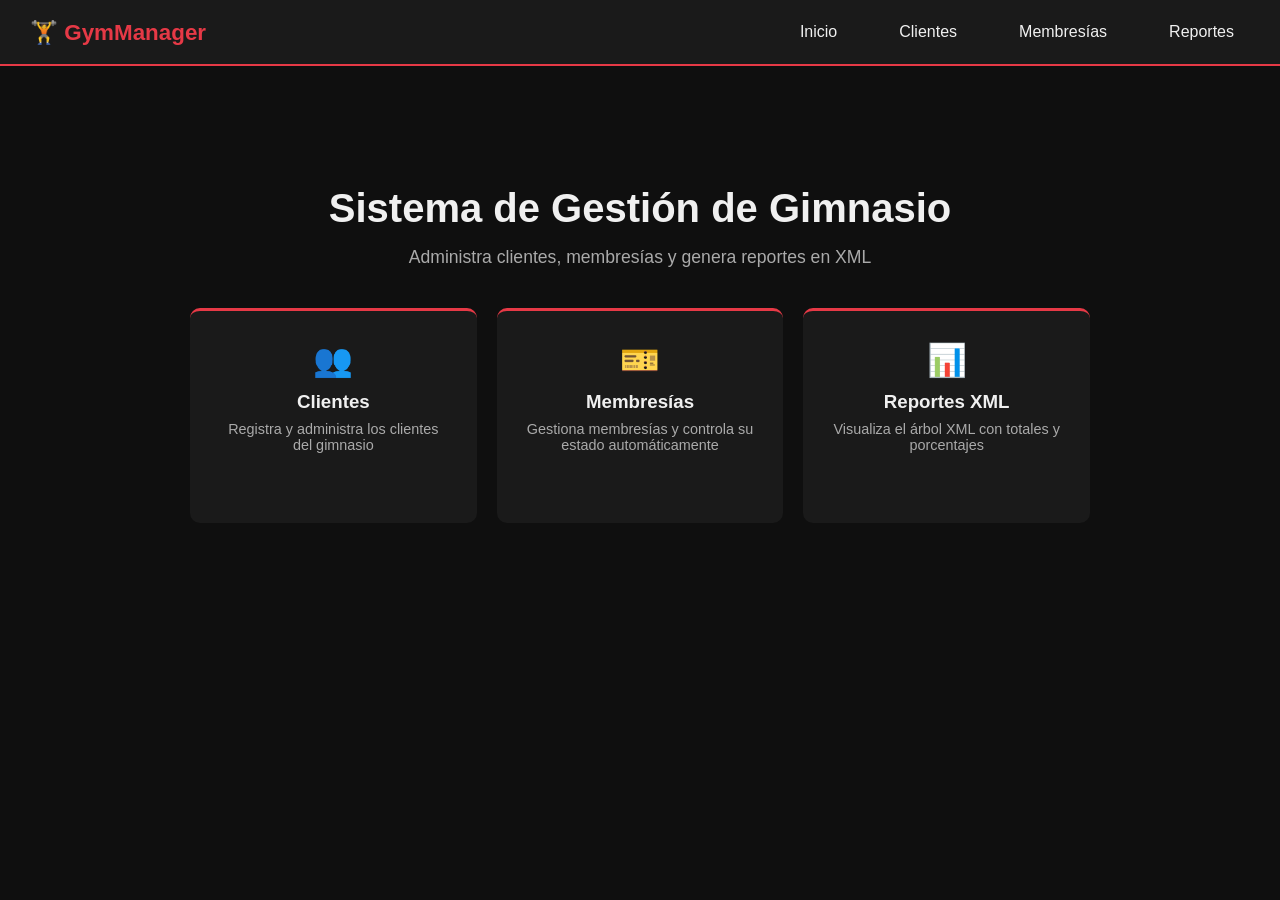
==== frontend/index.html @ d6b87569 "Primer commit gimnasio crud" ====
<!DOCTYPE html>
<html lang="es">
<head>
    <meta charset="UTF-8">
    <meta name="viewport" content="width=device-width, initial-scale=1.0">
    <title>GymManager</title>
    <link rel="stylesheet" href="css/style.css">
    <style>
        .hero {
            text-align: center;
            padding: 80px 20px;
        }
        .hero h2 {
            font-size: 2.5rem;
            border: none;
            padding: 0;
            margin-bottom: 16px;
        }
        .hero p {
            color: #aaa;
            font-size: 1.1rem;
            margin-bottom: 40px;
        }
        .hero-cards {
            display: grid;
            grid-template-columns: repeat(auto-fit, minmax(220px, 1fr));
            gap: 20px;
            max-width: 900px;
            margin: 0 auto;
        }
        .hero-card {
            background-color: #1a1a1a;
            padding: 30px;
            border-radius: 10px;
            text-decoration: none;
            color: #f0f0f0;
            border-top: 3px solid #e63946;
            transition: transform 0.2s;
        }
        .hero-card:hover { transform: translateY(-4px); }
        .hero-card .icon { font-size: 2rem; margin-bottom: 12px; }
        .hero-card h3 { margin-bottom: 8px; }
        .hero-card p { color: #aaa; font-size: 0.9rem; }
    </style>
</head>
<body>
    <nav>
        <h1>🏋️ GymManager</h1>
        <a href="index.html">Inicio</a>
        <a href="clientes.html">Clientes</a>
        <a href="membresias.html">Membresías</a>
        <a href="reportes.html">Reportes</a>
    </nav>
    <div class="container">
        <div class="hero">
            <h2>Sistema de Gestión de Gimnasio</h2>
            <p>Administra clientes, membresías y genera reportes en XML</p>
            <div class="hero-cards">
                <a href="clientes.html" class="hero-card">
                    <div class="icon">👥</div>
                    <h3>Clientes</h3>
                    <p>Registra y administra los clientes del gimnasio</p>
                </a>
                <a href="membresias.html" class="hero-card">
                    <div class="icon">🎫</div>
                    <h3>Membresías</h3>
                    <p>Gestiona membresías y controla su estado automáticamente</p>
                </a>
                <a href="reportes.html" class="hero-card">
                    <div class="icon">📊</div>
                    <h3>Reportes XML</h3>
                    <p>Visualiza el árbol XML con totales y porcentajes</p>
                </a>
            </div>
        </div>
    </div>
</body>
</html>
---- frontend/css/style.css ----
* {
    margin: 0;
    padding: 0;
    box-sizing: border-box;
}

body {
    font-family: 'Segoe UI', sans-serif;
    background-color: #0f0f0f;
    color: #f0f0f0;
}

nav {
    background-color: #1a1a1a;
    padding: 15px 30px;
    display: flex;
    align-items: center;
    gap: 30px;
    border-bottom: 2px solid #e63946;
}

nav h1 {
    color: #e63946;
    font-size: 1.4rem;
    margin-right: auto;
}

nav a {
    color: #f0f0f0;
    text-decoration: none;
    font-weight: 500;
    padding: 8px 16px;
    border-radius: 6px;
    transition: background 0.2s;
}

nav a:hover {
    background-color: #e63946;
}

.container {
    max-width: 1100px;
    margin: 40px auto;
    padding: 0 20px;
}

h2 {
    margin-bottom: 24px;
    font-size: 1.6rem;
    border-left: 4px solid #e63946;
    padding-left: 12px;
}

/* FORMULARIO */
.form-card {
    background-color: #1a1a1a;
    padding: 24px;
    border-radius: 10px;
    margin-bottom: 32px;
}

.form-card h3 {
    margin-bottom: 16px;
    color: #e63946;
}

.form-grid {
    display: grid;
    grid-template-columns: repeat(auto-fit, minmax(220px, 1fr));
    gap: 16px;
}

.form-group {
    display: flex;
    flex-direction: column;
    gap: 6px;
}

.form-group label {
    font-size: 0.85rem;
    color: #aaa;
}

.form-group input,
.form-group select {
    padding: 10px 12px;
    border-radius: 6px;
    border: 1px solid #333;
    background-color: #0f0f0f;
    color: #f0f0f0;
    font-size: 0.95rem;
}

.form-group input:focus,
.form-group select:focus {
    outline: none;
    border-color: #e63946;
}

.btn {
    padding: 10px 24px;
    border: none;
    border-radius: 6px;
    cursor: pointer;
    font-weight: 600;
    font-size: 0.95rem;
    transition: opacity 0.2s;
}

.btn:hover { opacity: 0.85; }

.btn-primary { background-color: #e63946; color: white; }
.btn-secondary { background-color: #333; color: white; }
.btn-danger { background-color: #c0392b; color: white; }
.btn-edit { background-color: #f39c12; color: white; }

.form-actions {
    margin-top: 20px;
    display: flex;
    gap: 12px;
}

/* TABLA */
.table-wrapper {
    overflow-x: auto;
}

table {
    width: 100%;
    border-collapse: collapse;
    background-color: #1a1a1a;
    border-radius: 10px;
    overflow: hidden;
}

thead {
    background-color: #e63946;
}

th, td {
    padding: 12px 16px;
    text-align: left;
    font-size: 0.9rem;
}

tbody tr:nth-child(even) {
    background-color: #222;
}

tbody tr:hover {
    background-color: #2a2a2a;
}

/* BADGES DE ESTADO */
.badge {
    padding: 4px 10px;
    border-radius: 20px;
    font-size: 0.8rem;
    font-weight: 600;
}

.badge-activa { background-color: #27ae60; color: white; }
.badge-vencida { background-color: #c0392b; color: white; }
.badge-por-vencer { background-color: #f39c12; color: white; }

/* REPORTES */
.stats-grid {
    display: grid;
    grid-template-columns: repeat(auto-fit, minmax(200px, 1fr));
    gap: 16px;
    margin-bottom: 32px;
}

.stat-card {
    background-color: #1a1a1a;
    padding: 20px;
    border-radius: 10px;
    text-align: center;
    border-top: 3px solid #e63946;
}

.stat-card .valor {
    font-size: 2rem;
    font-weight: 700;
    color: #e63946;
}

.stat-card .label {
    font-size: 0.85rem;
    color: #aaa;
    margin-top: 4px;
}

.xml-container {
    background-color: #1a1a1a;
    padding: 24px;
    border-radius: 10px;
    overflow-x: auto;
}

.xml-container pre {
    font-family: 'Courier New', monospace;
    font-size: 0.85rem;
    line-height: 1.6;
    color: #a8d8a8;
    white-space: pre-wrap;
}

.mensaje {
    padding: 12px 16px;
    border-radius: 6px;
    margin-bottom: 16px;
    display: none;
}

.mensaje-ok { background-color: #27ae60; color: white; }
.mensaje-error { background-color: #c0392b; color: white; }
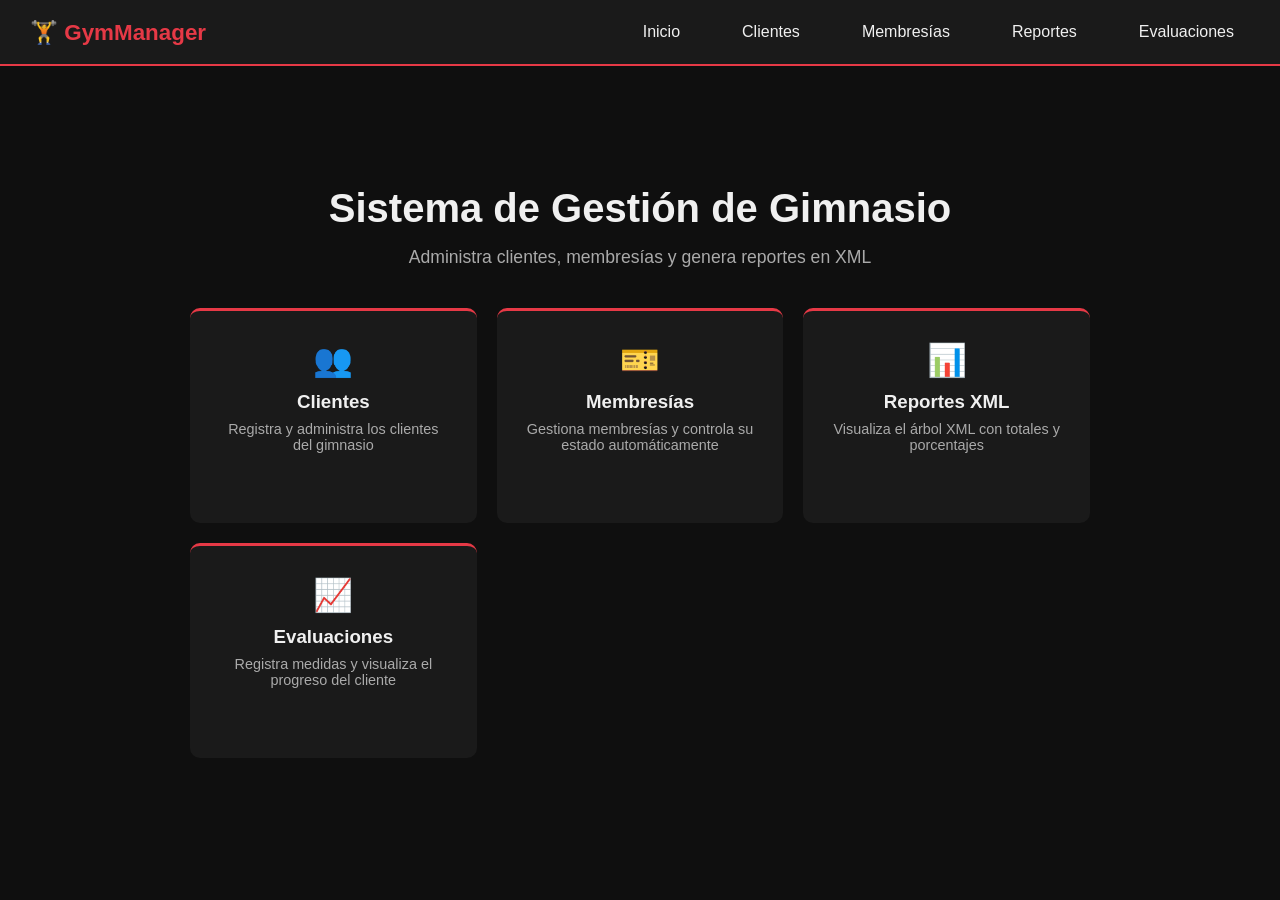
==== commit f9bb3209: "feat: agregar sistema de evaluaciones y seguimiento de progreso" ====
--- a/frontend/index.html
+++ b/frontend/index.html
@@ -50,6 +50,7 @@
         <a href="clientes.html">Clientes</a>
         <a href="membresias.html">Membresías</a>
         <a href="reportes.html">Reportes</a>
+        <a href="evaluaciones.html">Evaluaciones</a>
     </nav>
     <div class="container">
         <div class="hero">
@@ -71,6 +72,11 @@
                     <h3>Reportes XML</h3>
                     <p>Visualiza el árbol XML con totales y porcentajes</p>
                 </a>
+                <a href="evaluaciones.html" class="hero-card">
+                    <div class="icon">📈</div>
+                    <h3>Evaluaciones</h3>
+                    <p>Registra medidas y visualiza el progreso del cliente</p>
+                </a>
             </div>
         </div>
     </div>
--- a/frontend/css/style.css
+++ b/frontend/css/style.css
@@ -214,4 +214,68 @@
 }
 
 .mensaje-ok { background-color: #27ae60; color: white; }
-.mensaje-error { background-color: #c0392b; color: white; }+.mensaje-error { background-color: #c0392b; color: white; }
+
+/* EVALUACIONES */
+.tabla {
+    width: 100%;
+    border-collapse: collapse;
+    background-color: #1a1a1a;
+    border-radius: 10px;
+    overflow: hidden;
+}
+
+.tabla thead {
+    background-color: #e63946;
+}
+
+.tabla th, .tabla td {
+    padding: 12px 16px;
+    text-align: left;
+    font-size: 0.9rem;
+}
+
+.tabla tbody tr:nth-child(even) {
+    background-color: #222;
+}
+
+.tabla tbody tr:hover {
+    background-color: #2a2a2a;
+}
+
+.btn-small {
+    padding: 6px 12px;
+    font-size: 0.8rem;
+}
+
+.stat-label {
+    font-size: 0.85rem;
+    color: #aaa;
+    margin-bottom: 8px;
+}
+
+.stat-value {
+    font-size: 1.8rem;
+    font-weight: 700;
+    color: #e63946;
+}
+
+.stat-value.positivo {
+    color: #27ae60;
+}
+
+.stat-value.negativo {
+    color: #e63946;
+}
+
+#graficoContainer {
+    background-color: #1a1a1a;
+    padding: 24px;
+    border-radius: 10px;
+    position: relative;
+    height: 400px;
+}
+
+#graficoProgreso {
+    max-height: 400px;
+}
